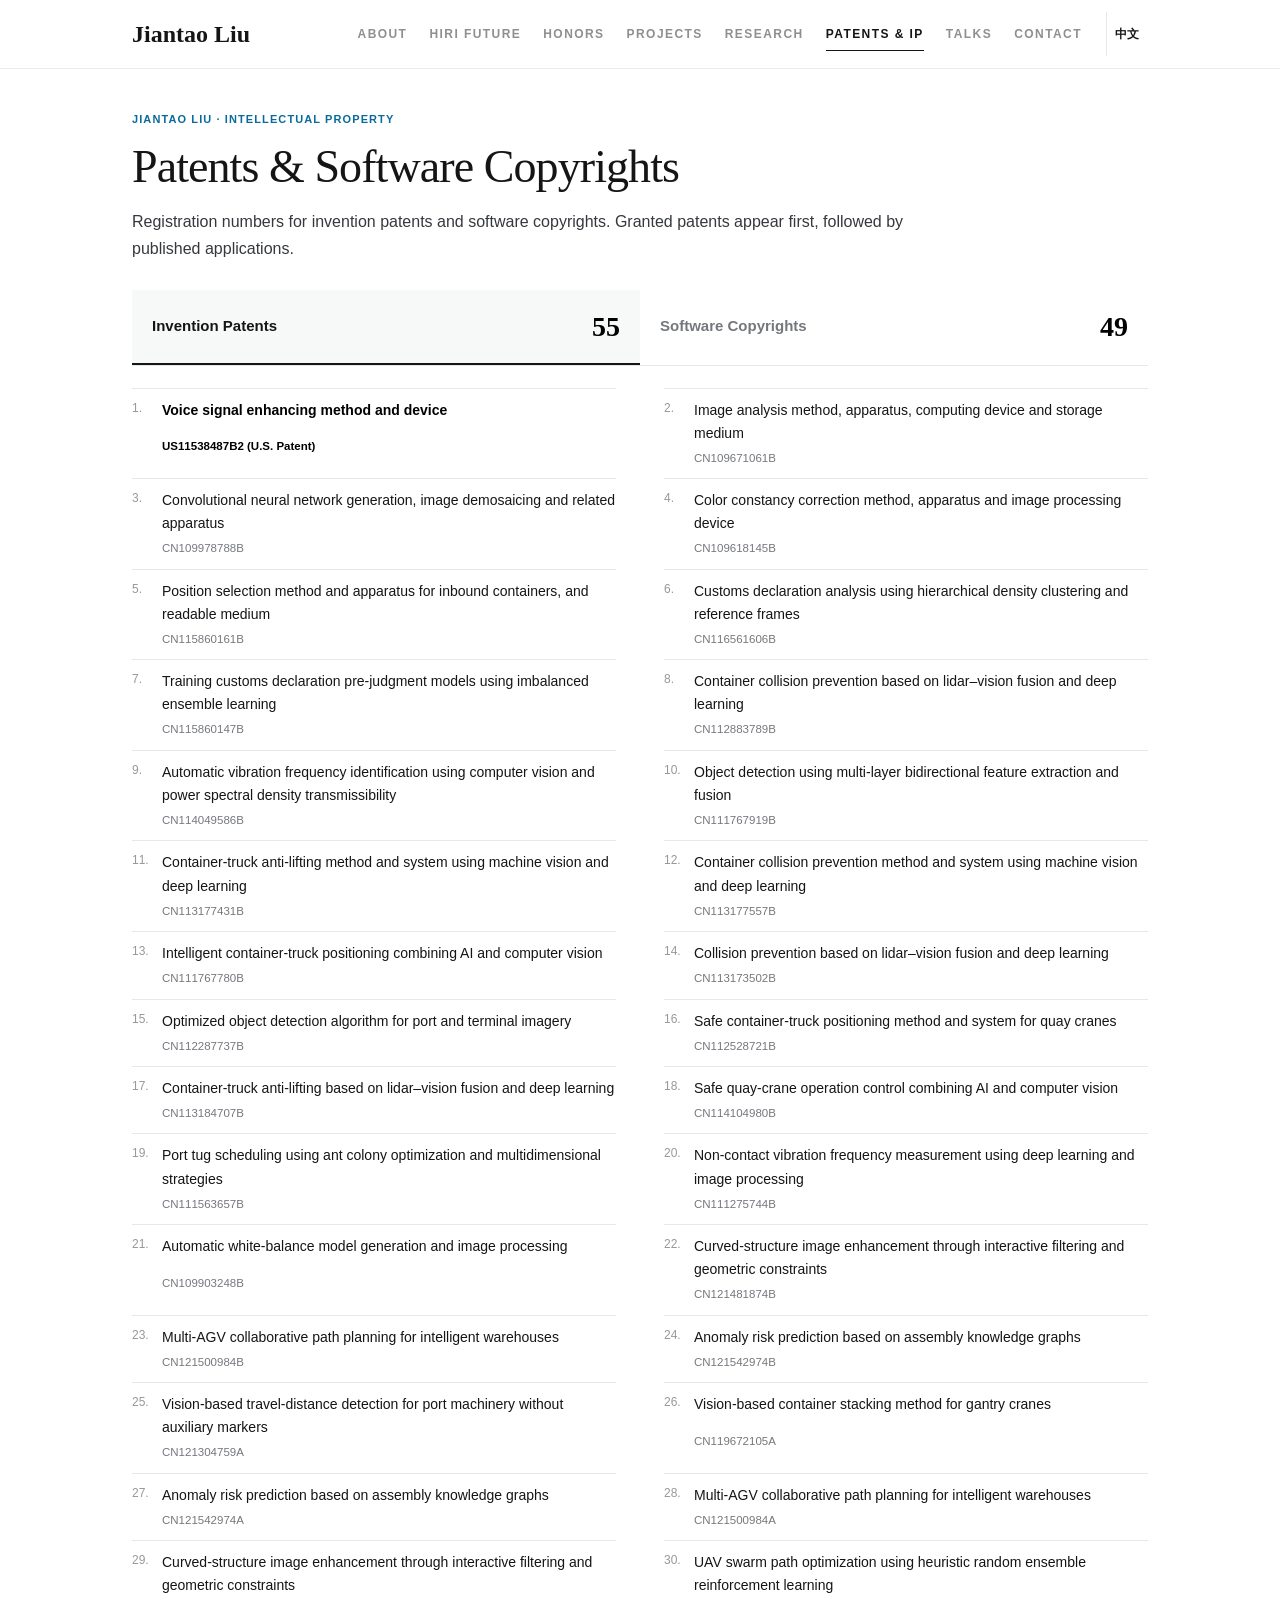
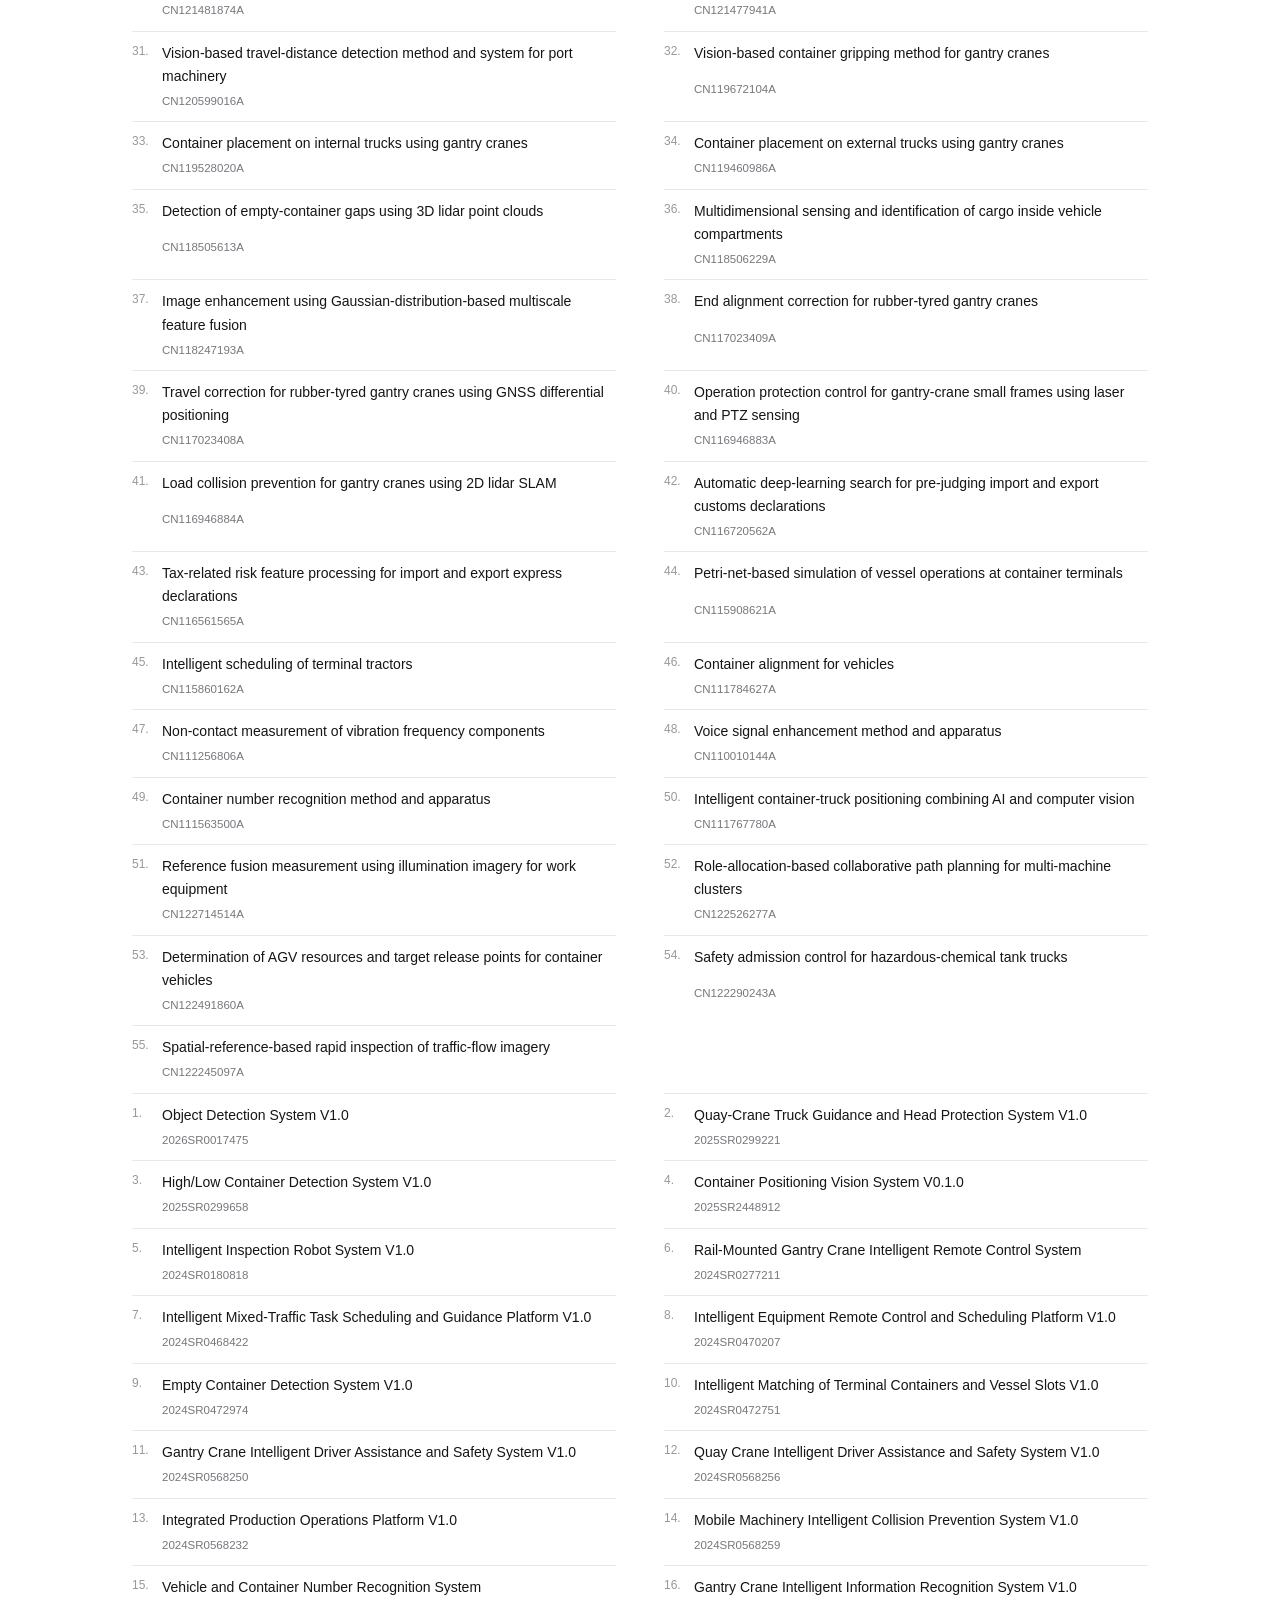
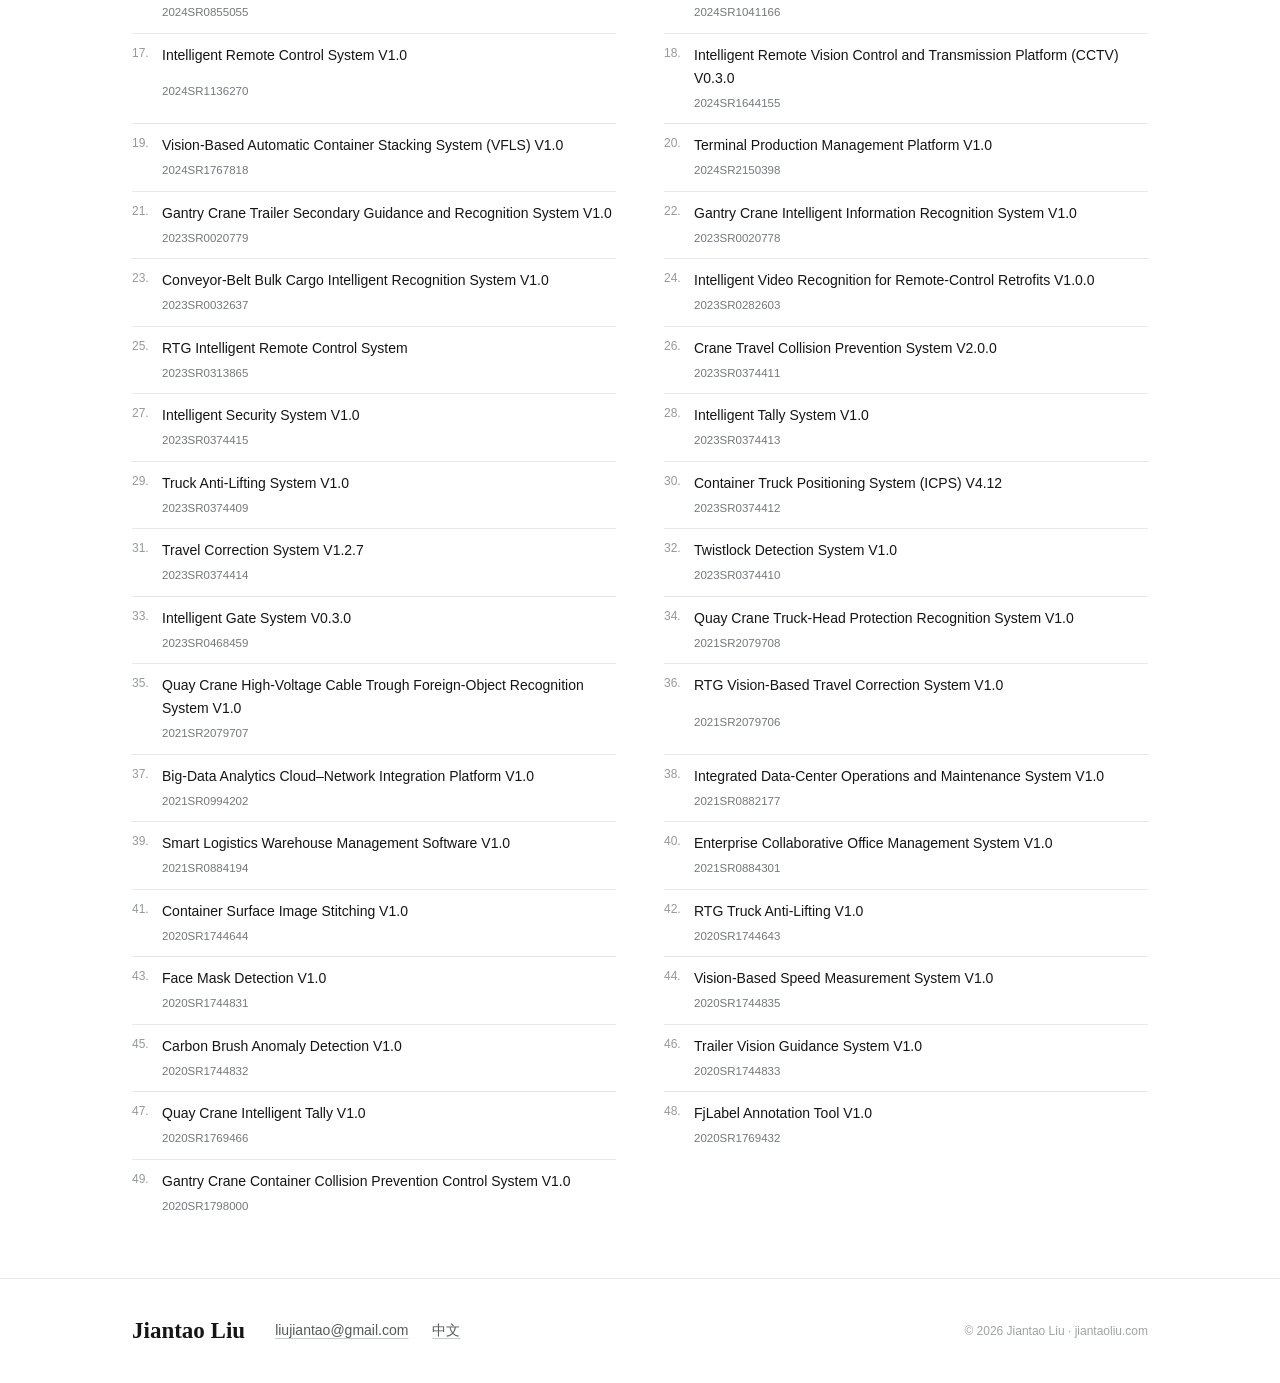
==== en-patents.html @ 3abba587 "Update en-patents.html (wndc full site)" ====
<!DOCTYPE html>
<html lang="en">
<head>
<meta charset="UTF-8">
<meta name="viewport" content="width=device-width, initial-scale=1.0, viewport-fit=cover">
<meta name="format-detection" content="telephone=no">
<title>Jiantao Liu — Patents & Software Copyrights</title>
<meta name="description" content="Invention patent and software copyright registration numbers for Jiantao Liu.">
<meta property="og:type" content="profile">
<meta property="og:title" content="Jiantao Liu — Patents & Software Copyrights">
<meta property="og:description" content="Invention patent and software copyright registration numbers for Jiantao Liu.">
<meta property="og:image" content="https://jiantaoliu.com/assets/photo.jpg">
<link rel="canonical" href="https://jiantaoliu.com/wndc/en-patents.html">
<link rel="icon" type="image/svg+xml" href="../assets/favicon.svg">
<link rel="stylesheet" href="../assets/wndc.css">
</head>
<body class="version-wndc">
<header class="site-header">
  <div class="header-inner">
    <a class="wordmark" href="en.html#about" aria-label="Jiantao Liu home">Jiantao Liu</a>
    <button class="nav-toggle" type="button" aria-expanded="false" aria-controls="primary-nav" aria-label="Open navigation menu">
      <span></span><span></span><span></span>
    </button>
    <nav class="primary-nav" id="primary-nav" aria-label="Primary navigation">
      <a href="en.html#about">About</a>
      <a href="en.html#company">HIRI FUTURE</a>
      <a href="en.html#honors">Honors</a>
      <a href="en.html#projects">Projects</a>
      <a href="en.html#research">Research</a>
      <a class="active" href="en-patents.html#granted">Patents & IP</a>
      <a href="en.html#talks">Talks</a>
      <a href="#contact">Contact</a>
      <a class="nav-language" href="patents.html" lang="zh-CN">中文</a>
    </nav>
    <a class="language" href="patents.html" lang="zh-CN" aria-label="中文版本">中文</a>
  </div>
</header>
<main class="ip-main">
  <div class="subpage-hero container">
    <div class="eyebrow">JIANTAO LIU · INTELLECTUAL PROPERTY</div>
    <h1>Patents & Software Copyrights</h1>
    <p>Registration numbers for invention patents and software copyrights. Granted patents appear first, followed by published applications.</p>
    <div class="ip-tabs" role="tablist" aria-label="Intellectual property categories">
      <button class="ip-tab active" id="tab-patents" type="button" role="tab" aria-selected="true" aria-controls="patents-panel" data-target="patents-panel"><span>Invention Patents</span><strong>55</strong></button>
      <button class="ip-tab" id="tab-software" type="button" role="tab" aria-selected="false" aria-controls="software-panel" data-target="software-panel"><span>Software Copyrights</span><strong>49</strong></button>
    </div>
    <div class="ip-panel" id="patents-panel" role="tabpanel" aria-labelledby="tab-patents">
      <ol class="patent-list">
        <li id="granted" class="us-patent"><div class="record-title">Voice signal enhancing method and device</div><div class="record-meta">US11538487B2 (U.S. Patent)</div></li>
        <li><div class="record-title">Image analysis method, apparatus, computing device and storage medium</div><div class="record-meta">CN109671061B</div></li>
        <li><div class="record-title">Convolutional neural network generation, image demosaicing and related apparatus</div><div class="record-meta">CN109978788B</div></li>
        <li><div class="record-title">Color constancy correction method, apparatus and image processing device</div><div class="record-meta">CN109618145B</div></li>
        <li><div class="record-title">Position selection method and apparatus for inbound containers, and readable medium</div><div class="record-meta">CN115860161B</div></li>
        <li><div class="record-title">Customs declaration analysis using hierarchical density clustering and reference frames</div><div class="record-meta">CN116561606B</div></li>
        <li><div class="record-title">Training customs declaration pre-judgment models using imbalanced ensemble learning</div><div class="record-meta">CN115860147B</div></li>
        <li><div class="record-title">Container collision prevention based on lidar–vision fusion and deep learning</div><div class="record-meta">CN112883789B</div></li>
        <li><div class="record-title">Automatic vibration frequency identification using computer vision and power spectral density transmissibility</div><div class="record-meta">CN114049586B</div></li>
        <li><div class="record-title">Object detection using multi-layer bidirectional feature extraction and fusion</div><div class="record-meta">CN111767919B</div></li>
        <li><div class="record-title">Container-truck anti-lifting method and system using machine vision and deep learning</div><div class="record-meta">CN113177431B</div></li>
        <li><div class="record-title">Container collision prevention method and system using machine vision and deep learning</div><div class="record-meta">CN113177557B</div></li>
        <li><div class="record-title">Intelligent container-truck positioning combining AI and computer vision</div><div class="record-meta">CN111767780B</div></li>
        <li><div class="record-title">Collision prevention based on lidar–vision fusion and deep learning</div><div class="record-meta">CN113173502B</div></li>
        <li><div class="record-title">Optimized object detection algorithm for port and terminal imagery</div><div class="record-meta">CN112287737B</div></li>
        <li><div class="record-title">Safe container-truck positioning method and system for quay cranes</div><div class="record-meta">CN112528721B</div></li>
        <li><div class="record-title">Container-truck anti-lifting based on lidar–vision fusion and deep learning</div><div class="record-meta">CN113184707B</div></li>
        <li><div class="record-title">Safe quay-crane operation control combining AI and computer vision</div><div class="record-meta">CN114104980B</div></li>
        <li><div class="record-title">Port tug scheduling using ant colony optimization and multidimensional strategies</div><div class="record-meta">CN111563657B</div></li>
        <li><div class="record-title">Non-contact vibration frequency measurement using deep learning and image processing</div><div class="record-meta">CN111275744B</div></li>
        <li><div class="record-title">Automatic white-balance model generation and image processing</div><div class="record-meta">CN109903248B</div></li>
        <li><div class="record-title">Curved-structure image enhancement through interactive filtering and geometric constraints</div><div class="record-meta">CN121481874B</div></li>
        <li><div class="record-title">Multi-AGV collaborative path planning for intelligent warehouses</div><div class="record-meta">CN121500984B</div></li>
        <li><div class="record-title">Anomaly risk prediction based on assembly knowledge graphs</div><div class="record-meta">CN121542974B</div></li>
        <li id="published"><div class="record-title">Vision-based travel-distance detection for port machinery without auxiliary markers</div><div class="record-meta">CN121304759A</div></li>
        <li><div class="record-title">Vision-based container stacking method for gantry cranes</div><div class="record-meta">CN119672105A</div></li>
        <li><div class="record-title">Anomaly risk prediction based on assembly knowledge graphs</div><div class="record-meta">CN121542974A</div></li>
        <li><div class="record-title">Multi-AGV collaborative path planning for intelligent warehouses</div><div class="record-meta">CN121500984A</div></li>
        <li><div class="record-title">Curved-structure image enhancement through interactive filtering and geometric constraints</div><div class="record-meta">CN121481874A</div></li>
        <li><div class="record-title">UAV swarm path optimization using heuristic random ensemble reinforcement learning</div><div class="record-meta">CN121477941A</div></li>
        <li><div class="record-title">Vision-based travel-distance detection method and system for port machinery</div><div class="record-meta">CN120599016A</div></li>
        <li><div class="record-title">Vision-based container gripping method for gantry cranes</div><div class="record-meta">CN119672104A</div></li>
        <li><div class="record-title">Container placement on internal trucks using gantry cranes</div><div class="record-meta">CN119528020A</div></li>
        <li><div class="record-title">Container placement on external trucks using gantry cranes</div><div class="record-meta">CN119460986A</div></li>
        <li><div class="record-title">Detection of empty-container gaps using 3D lidar point clouds</div><div class="record-meta">CN118505613A</div></li>
        <li><div class="record-title">Multidimensional sensing and identification of cargo inside vehicle compartments</div><div class="record-meta">CN118506229A</div></li>
        <li><div class="record-title">Image enhancement using Gaussian-distribution-based multiscale feature fusion</div><div class="record-meta">CN118247193A</div></li>
        <li><div class="record-title">End alignment correction for rubber-tyred gantry cranes</div><div class="record-meta">CN117023409A</div></li>
        <li><div class="record-title">Travel correction for rubber-tyred gantry cranes using GNSS differential positioning</div><div class="record-meta">CN117023408A</div></li>
        <li><div class="record-title">Operation protection control for gantry-crane small frames using laser and PTZ sensing</div><div class="record-meta">CN116946883A</div></li>
        <li><div class="record-title">Load collision prevention for gantry cranes using 2D lidar SLAM</div><div class="record-meta">CN116946884A</div></li>
        <li><div class="record-title">Automatic deep-learning search for pre-judging import and export customs declarations</div><div class="record-meta">CN116720562A</div></li>
        <li><div class="record-title">Tax-related risk feature processing for import and export express declarations</div><div class="record-meta">CN116561565A</div></li>
        <li><div class="record-title">Petri-net-based simulation of vessel operations at container terminals</div><div class="record-meta">CN115908621A</div></li>
        <li><div class="record-title">Intelligent scheduling of terminal tractors</div><div class="record-meta">CN115860162A</div></li>
        <li><div class="record-title">Container alignment for vehicles</div><div class="record-meta">CN111784627A</div></li>
        <li><div class="record-title">Non-contact measurement of vibration frequency components</div><div class="record-meta">CN111256806A</div></li>
        <li><div class="record-title">Voice signal enhancement method and apparatus</div><div class="record-meta">CN110010144A</div></li>
        <li><div class="record-title">Container number recognition method and apparatus</div><div class="record-meta">CN111563500A</div></li>
        <li><div class="record-title">Intelligent container-truck positioning combining AI and computer vision</div><div class="record-meta">CN111767780A</div></li>
        <li><div class="record-title">Reference fusion measurement using illumination imagery for work equipment</div><div class="record-meta">CN122714514A</div></li>
        <li><div class="record-title">Role-allocation-based collaborative path planning for multi-machine clusters</div><div class="record-meta">CN122526277A</div></li>
        <li><div class="record-title">Determination of AGV resources and target release points for container vehicles</div><div class="record-meta">CN122491860A</div></li>
        <li><div class="record-title">Safety admission control for hazardous-chemical tank trucks</div><div class="record-meta">CN122290243A</div></li>
        <li><div class="record-title">Spatial-reference-based rapid inspection of traffic-flow imagery</div><div class="record-meta">CN122245097A</div></li>
      </ol>
    </div>
    <div class="ip-panel" id="software-panel" role="tabpanel" aria-labelledby="tab-software">
      <span id="software" class="anchor-target" aria-hidden="true"></span>
      <ol class="patent-list software-register-list">
        <li><div class="record-title">Object Detection System V1.0</div><div class="record-meta">2026SR0017475</div></li>
        <li><div class="record-title">Quay-Crane Truck Guidance and Head Protection System V1.0</div><div class="record-meta">2025SR0299221</div></li>
        <li><div class="record-title">High/Low Container Detection System V1.0</div><div class="record-meta">2025SR0299658</div></li>
        <li><div class="record-title">Container Positioning Vision System V0.1.0</div><div class="record-meta">2025SR2448912</div></li>
        <li><div class="record-title">Intelligent Inspection Robot System V1.0</div><div class="record-meta">2024SR0180818</div></li>
        <li><div class="record-title">Rail-Mounted Gantry Crane Intelligent Remote Control System</div><div class="record-meta">2024SR0277211</div></li>
        <li><div class="record-title">Intelligent Mixed-Traffic Task Scheduling and Guidance Platform V1.0</div><div class="record-meta">2024SR0468422</div></li>
        <li><div class="record-title">Intelligent Equipment Remote Control and Scheduling Platform V1.0</div><div class="record-meta">2024SR0470207</div></li>
        <li><div class="record-title">Empty Container Detection System V1.0</div><div class="record-meta">2024SR0472974</div></li>
        <li><div class="record-title">Intelligent Matching of Terminal Containers and Vessel Slots V1.0</div><div class="record-meta">2024SR0472751</div></li>
        <li><div class="record-title">Gantry Crane Intelligent Driver Assistance and Safety System V1.0</div><div class="record-meta">2024SR0568250</div></li>
        <li><div class="record-title">Quay Crane Intelligent Driver Assistance and Safety System V1.0</div><div class="record-meta">2024SR0568256</div></li>
        <li><div class="record-title">Integrated Production Operations Platform V1.0</div><div class="record-meta">2024SR0568232</div></li>
        <li><div class="record-title">Mobile Machinery Intelligent Collision Prevention System V1.0</div><div class="record-meta">2024SR0568259</div></li>
        <li><div class="record-title">Vehicle and Container Number Recognition System</div><div class="record-meta">2024SR0855055</div></li>
        <li><div class="record-title">Gantry Crane Intelligent Information Recognition System V1.0</div><div class="record-meta">2024SR1041166</div></li>
        <li><div class="record-title">Intelligent Remote Control System V1.0</div><div class="record-meta">2024SR1136270</div></li>
        <li><div class="record-title">Intelligent Remote Vision Control and Transmission Platform (CCTV) V0.3.0</div><div class="record-meta">2024SR1644155</div></li>
        <li><div class="record-title">Vision-Based Automatic Container Stacking System (VFLS) V1.0</div><div class="record-meta">2024SR1767818</div></li>
        <li><div class="record-title">Terminal Production Management Platform V1.0</div><div class="record-meta">2024SR2150398</div></li>
        <li><div class="record-title">Gantry Crane Trailer Secondary Guidance and Recognition System V1.0</div><div class="record-meta">2023SR0020779</div></li>
        <li><div class="record-title">Gantry Crane Intelligent Information Recognition System V1.0</div><div class="record-meta">2023SR0020778</div></li>
        <li><div class="record-title">Conveyor-Belt Bulk Cargo Intelligent Recognition System V1.0</div><div class="record-meta">2023SR0032637</div></li>
        <li><div class="record-title">Intelligent Video Recognition for Remote-Control Retrofits V1.0.0</div><div class="record-meta">2023SR0282603</div></li>
        <li><div class="record-title">RTG Intelligent Remote Control System</div><div class="record-meta">2023SR0313865</div></li>
        <li><div class="record-title">Crane Travel Collision Prevention System V2.0.0</div><div class="record-meta">2023SR0374411</div></li>
        <li><div class="record-title">Intelligent Security System V1.0</div><div class="record-meta">2023SR0374415</div></li>
        <li><div class="record-title">Intelligent Tally System V1.0</div><div class="record-meta">2023SR0374413</div></li>
        <li><div class="record-title">Truck Anti-Lifting System V1.0</div><div class="record-meta">2023SR0374409</div></li>
        <li><div class="record-title">Container Truck Positioning System (ICPS) V4.12</div><div class="record-meta">2023SR0374412</div></li>
        <li><div class="record-title">Travel Correction System V1.2.7</div><div class="record-meta">2023SR0374414</div></li>
        <li><div class="record-title">Twistlock Detection System V1.0</div><div class="record-meta">2023SR0374410</div></li>
        <li><div class="record-title">Intelligent Gate System V0.3.0</div><div class="record-meta">2023SR0468459</div></li>
        <li><div class="record-title">Quay Crane Truck-Head Protection Recognition System V1.0</div><div class="record-meta">2021SR2079708</div></li>
        <li><div class="record-title">Quay Crane High-Voltage Cable Trough Foreign-Object Recognition System V1.0</div><div class="record-meta">2021SR2079707</div></li>
        <li><div class="record-title">RTG Vision-Based Travel Correction System V1.0</div><div class="record-meta">2021SR2079706</div></li>
        <li><div class="record-title">Big-Data Analytics Cloud–Network Integration Platform V1.0</div><div class="record-meta">2021SR0994202</div></li>
        <li><div class="record-title">Integrated Data-Center Operations and Maintenance System V1.0</div><div class="record-meta">2021SR0882177</div></li>
        <li><div class="record-title">Smart Logistics Warehouse Management Software V1.0</div><div class="record-meta">2021SR0884194</div></li>
        <li><div class="record-title">Enterprise Collaborative Office Management System V1.0</div><div class="record-meta">2021SR0884301</div></li>
        <li><div class="record-title">Container Surface Image Stitching V1.0</div><div class="record-meta">2020SR1744644</div></li>
        <li><div class="record-title">RTG Truck Anti-Lifting V1.0</div><div class="record-meta">2020SR1744643</div></li>
        <li><div class="record-title">Face Mask Detection V1.0</div><div class="record-meta">2020SR1744831</div></li>
        <li><div class="record-title">Vision-Based Speed Measurement System V1.0</div><div class="record-meta">2020SR1744835</div></li>
        <li><div class="record-title">Carbon Brush Anomaly Detection V1.0</div><div class="record-meta">2020SR1744832</div></li>
        <li><div class="record-title">Trailer Vision Guidance System V1.0</div><div class="record-meta">2020SR1744833</div></li>
        <li><div class="record-title">Quay Crane Intelligent Tally V1.0</div><div class="record-meta">2020SR1769466</div></li>
        <li><div class="record-title">FjLabel Annotation Tool V1.0</div><div class="record-meta">2020SR1769432</div></li>
        <li><div class="record-title">Gantry Crane Container Collision Prevention Control System V1.0</div><div class="record-meta">2020SR1798000</div></li>
      </ol>
    </div>
  </div>
</main>
<footer class="site-footer" id="contact">
  <div class="footer-inner container">
    <div class="footer-name">Jiantao Liu</div>
    <div class="footer-links">
      <a href="mailto:liujiantao@gmail.com">liujiantao@gmail.com</a>
      <a href="patents.html" lang="zh-CN">中文</a>
    </div>
    <div class="copyright">© 2026 Jiantao Liu · jiantaoliu.com</div>
  </div>
</footer>
<script src="../assets/script.js"></script>
<script src="../assets/ip.js"></script>
</body>
</html>
---- assets/wndc.css ----
@import url("style.css");

/* WNDC — Andrew Ng layout with a tighter reading rhythm */
.version-wndc body, body.version-wndc { font-size: 16px; line-height: 1.68; }
.version-wndc .header-inner { min-height: 68px; }
.version-wndc .hero { grid-template-columns: 260px minmax(0, 1fr); gap: 48px; padding-top: 44px; padding-bottom: 42px; }
.version-wndc .hero h1 { font-size: 54px; margin-bottom: 22px; }
.version-wndc .hero h1 span { font-size: 22px; margin-top: 9px; }
.version-wndc .intro p { margin-bottom: 13px; }
.version-wndc .contact-line { margin-top: 18px; }
.version-wndc .section { padding-top: 31px; padding-bottom: 25px; }
.version-wndc .section h2 { font-size: 36px; margin-bottom: 21px; }
.version-wndc .subhead { font-size: 21px; margin-bottom: 13px; }
.version-wndc .awards-subhead, .version-wndc .program-subhead, .version-wndc .list-subhead { margin-top: 29px; }
.version-wndc .honor-item { padding: 10px 0 11px; }
.version-wndc .award { padding: 14px 0; gap: 22px; }
.version-wndc .project { padding: 17px 0 18px; }
.version-wndc .project h3 { font-size: 21px; margin: 5px 0 6px; }
.version-wndc .metrics { margin: 23px 0 27px; padding: 17px 0 16px; }
.version-wndc .metrics-six { row-gap: 20px; }
.version-wndc .value { font-size: 31px; }
.version-wndc .publication { padding: 12px 0 13px; }
.version-wndc .research-note { margin-top: 15px; }
.version-wndc .talk { padding: 13px 0; }
.version-wndc .company-section { padding-top: 34px; padding-bottom: 42px; }
.version-wndc .company-logo { margin-bottom: 15px; }
.version-wndc .company-role { margin-bottom: 12px; }
.version-wndc .company-section p { margin-bottom: 12px; }
.version-wndc .impact-metrics { margin-top: 22px; }
.version-wndc .impact-metric { padding-top: 17px; padding-bottom: 16px; }
.version-wndc .ip-summary { padding-top: 30px; padding-bottom: 44px; }
.version-wndc .ip-stat { min-height: 138px; padding: 19px 24px 17px; }
.version-wndc .ip-number { font-size: 45px; }
.version-wndc .ip-label, .version-wndc .ip-action { margin-top: 9px; }
.version-wndc .footer-inner { min-height: 104px; padding-top: 25px; padding-bottom: 25px; }
.version-wndc .subpage-hero { padding-top: 42px; padding-bottom: 52px; }
.version-wndc .subpage-hero h1 { font-size: 46px; margin-bottom: 15px; }
.version-wndc .ip-tabs { margin: 27px 0 22px; }
.version-wndc .ip-tab { min-height: 62px; padding: 13px 20px; }
.version-wndc .patent-list li { padding-top: 10px; padding-bottom: 11px; }

@media (max-width: 960px) and (min-width: 761px) {
  .version-wndc .hero { grid-template-columns: 230px minmax(0, 1fr); gap: 34px; }
  .version-wndc .hero h1 { font-size: 48px; }
}

@media (max-width: 760px) {
  body.version-wndc { font-size: 15.5px; line-height: 1.64; }
  .version-wndc .header-inner { min-height: 56px; }
  .version-wndc .primary-nav { max-height: calc(100vh - 56px); padding-top: 5px; padding-bottom: 12px; }
  .version-wndc .primary-nav a { min-height: 39px; }
  .version-wndc .nav-toggle { width: 40px; height: 40px; }
  .version-wndc .hero { gap: 20px; padding-top: 27px; padding-bottom: 30px; }
  .version-wndc .portrait { width: 240px; margin: 0 auto; }
  .version-wndc .hero h1 { font-size: 38px; margin-bottom: -3px; }
  .version-wndc .hero h1 span { font-size: 19px; margin-top: 7px; }
  .version-wndc .intro p { margin-bottom: 11px; }
  .version-wndc .contact-line { margin-top: 2px; }
  .version-wndc .section { padding-top: 26px; padding-bottom: 21px; }
  .version-wndc .section h2 { font-size: 30px; margin-bottom: 18px; }
  .version-wndc .subhead { font-size: 19px; margin-bottom: 11px; }
  .version-wndc .awards-subhead, .version-wndc .program-subhead, .version-wndc .list-subhead { margin-top: 25px; }
  .version-wndc .honor-item { padding: 9px 0 10px; }
  .version-wndc .award { padding: 12px 0; }
  .version-wndc .project { padding: 15px 0 16px; }
  .version-wndc .metrics { margin: 20px 0 23px; padding: 14px 0; }
  .version-wndc .metrics-three.metrics-six { row-gap: 17px; }
  .version-wndc .value { font-size: 28px; }
  .version-wndc .publication { padding: 11px 0 12px; }
  .version-wndc .talk { padding: 12px 0; }
  .version-wndc .company-section { padding-top: 28px; padding-bottom: 33px; }
  .version-wndc .impact-metric { padding-top: 15px; padding-bottom: 14px; }
  .version-wndc .impact-number { font-size: 27px; }
  .version-wndc .impact-output .impact-number { font-size: 22px; }
  .version-wndc .ip-summary { padding-top: 27px; padding-bottom: 34px; }
  .version-wndc .ip-stat { min-height: 126px; padding: 16px 10px 14px; }
  .version-wndc .ip-number { font-size: 35px; }
  .version-wndc .subpage-hero { padding-top: 30px; padding-bottom: 40px; }
  .version-wndc .subpage-hero h1 { font-size: 35px; }
  .version-wndc .ip-tabs { margin: 23px 0 18px; }
  .version-wndc .ip-tab { min-height: 56px; }
}
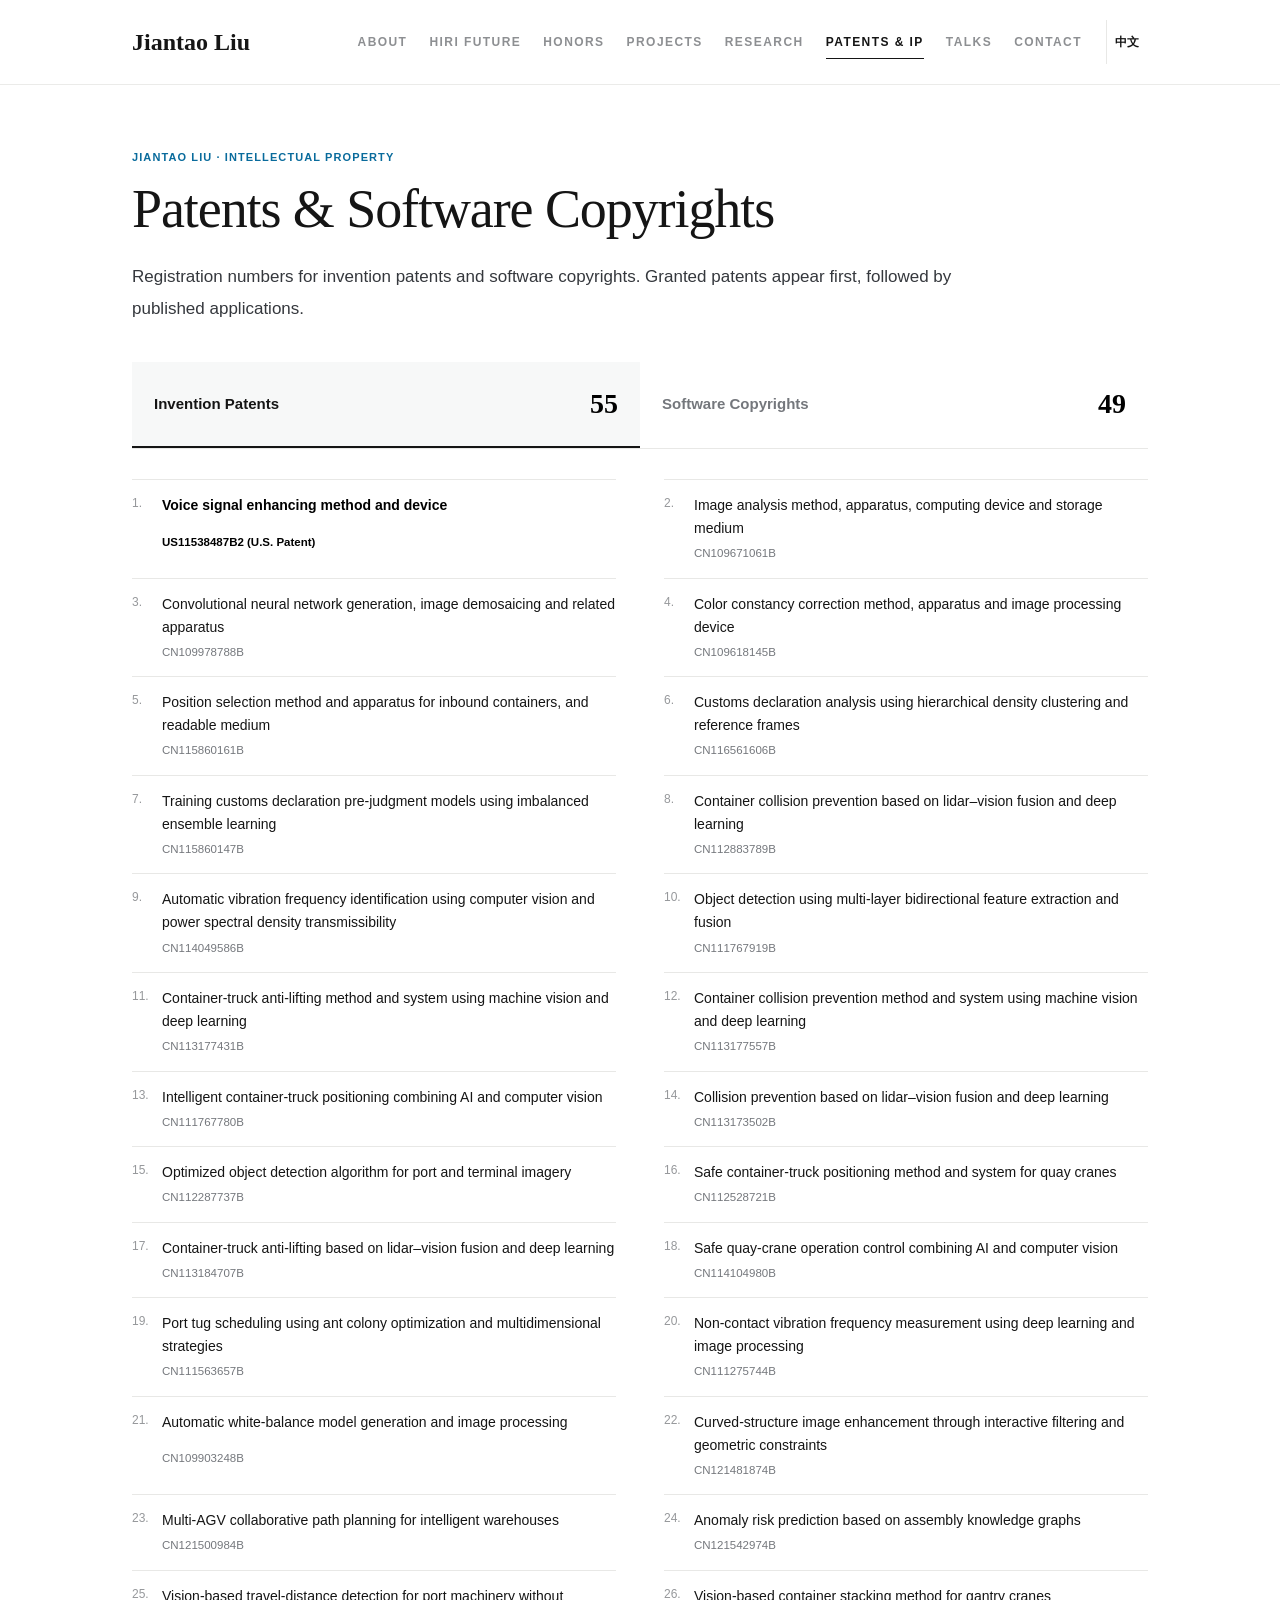
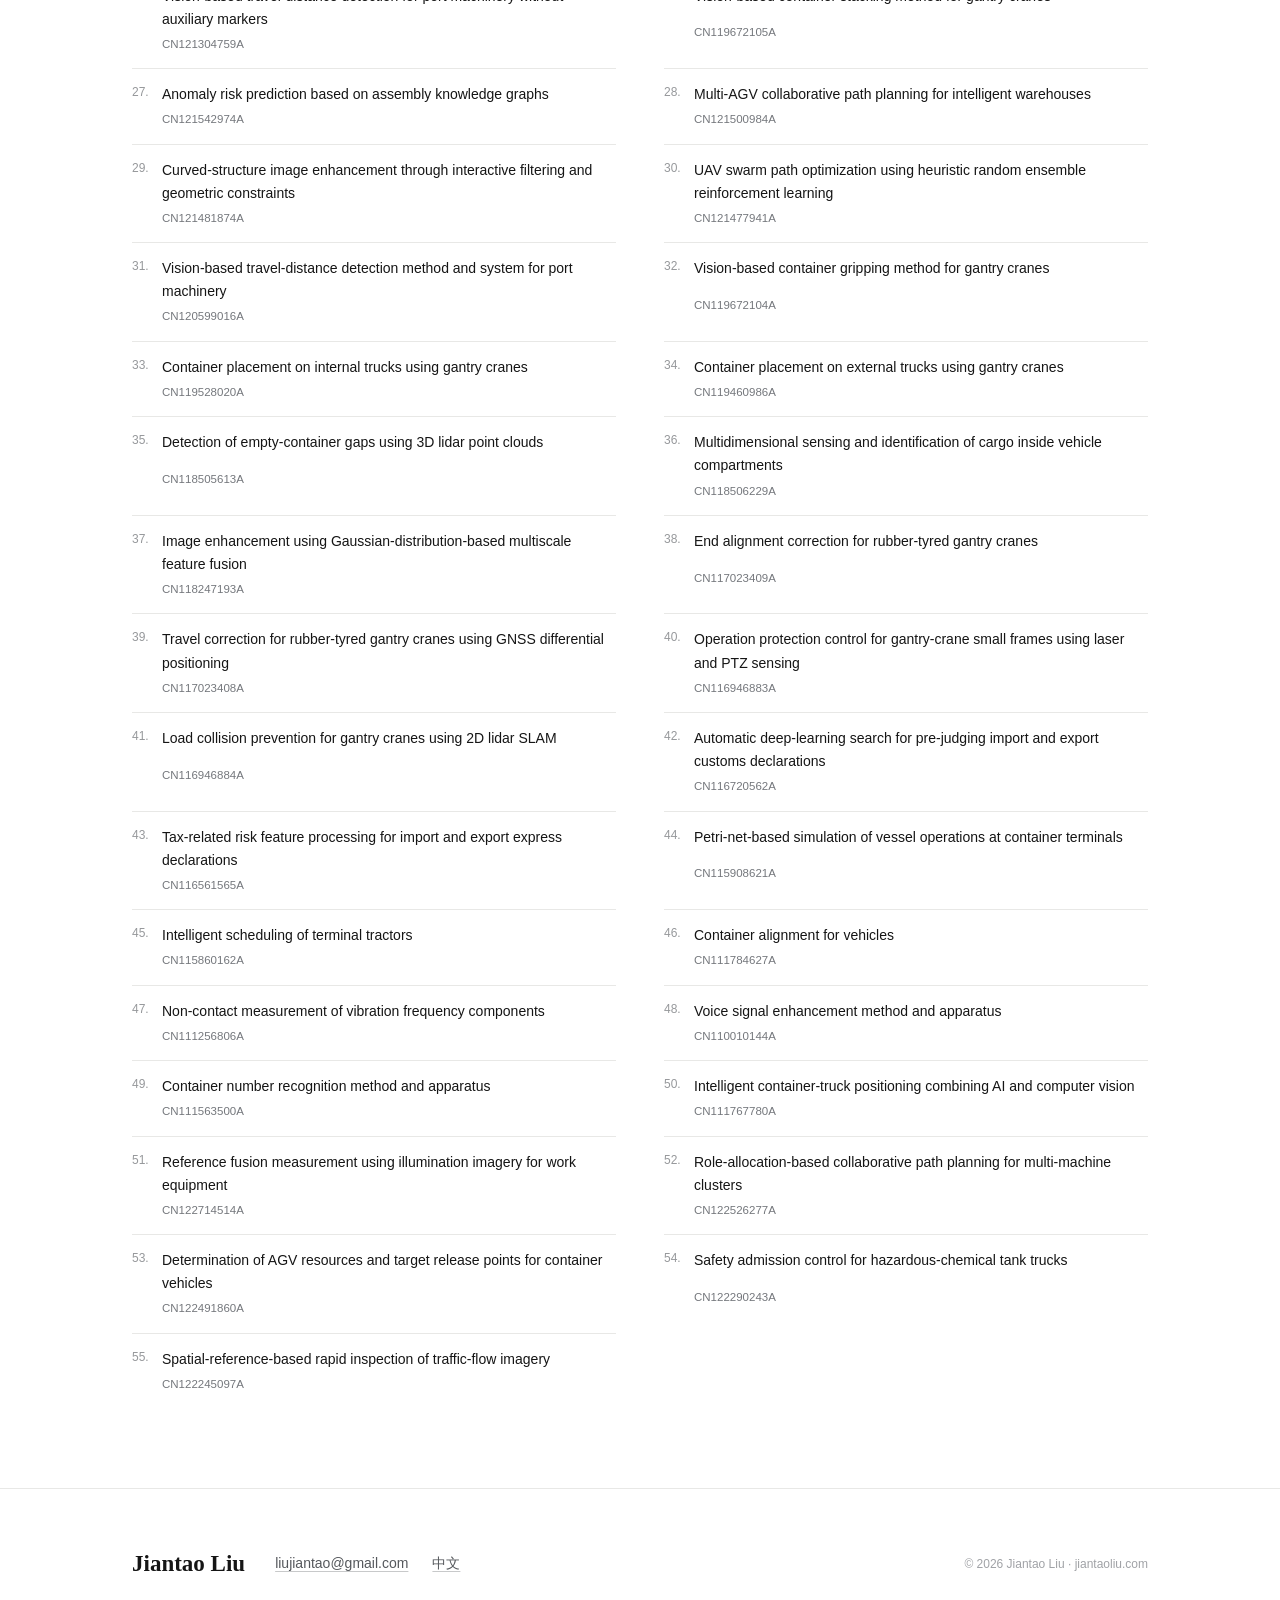
==== commit cb9107a3: "Publish WNDN: update en-patents.html" ====
--- a/en-patents.html
+++ b/en-patents.html
@@ -10,11 +10,11 @@
 <meta property="og:title" content="Jiantao Liu — Patents & Software Copyrights">
 <meta property="og:description" content="Invention patent and software copyright registration numbers for Jiantao Liu.">
 <meta property="og:image" content="https://jiantaoliu.com/assets/photo.jpg">
-<link rel="canonical" href="https://jiantaoliu.com/wndc/en-patents.html">
+<link rel="canonical" href="https://jiantaoliu.com/wndn/en-patents.html">
 <link rel="icon" type="image/svg+xml" href="../assets/favicon.svg">
-<link rel="stylesheet" href="../assets/wndc.css">
+<link rel="stylesheet" href="../assets/style.css">
 </head>
-<body class="version-wndc">
+<body>
 <header class="site-header">
   <div class="header-inner">
     <a class="wordmark" href="en.html#about" aria-label="Jiantao Liu home">Jiantao Liu</a>
--- a/assets/style.css
+++ b/assets/style.css
@@ -0,0 +1,506 @@
+/* Jiantao Liu — editorial academic homepage, mobile-first friendly */
+:root {
+  --ink: #151515;
+  --text: #35383d;
+  --muted: #74777c;
+  --faint: #a0a2a6;
+  --line: #e8e8e6;
+  --soft: #f7f8f8;
+  --accent: #096b9c;
+  --paper: #ffffff;
+  --serif: Georgia, "Times New Roman", "Songti SC", "STSong", "SimSun", serif;
+  --sans: -apple-system, BlinkMacSystemFont, "Segoe UI", "PingFang SC", "Hiragino Sans GB", "Microsoft YaHei", Arial, sans-serif;
+  --max: 1080px;
+}
+
+* { box-sizing: border-box; margin: 0; padding: 0; }
+html { scroll-behavior: smooth; scroll-padding-top: 96px; -webkit-text-size-adjust: 100%; }
+body {
+  background: var(--paper);
+  color: var(--text);
+  font-family: var(--sans);
+  font-size: 17px;
+  line-height: 1.85;
+  -webkit-font-smoothing: antialiased;
+  -webkit-tap-highlight-color: transparent;
+}
+img { display: block; max-width: 100%; }
+a { color: inherit; text-decoration: none; }
+a:focus-visible { outline: 2px solid var(--accent); outline-offset: 4px; }
+strong { color: var(--ink); font-weight: 600; }
+.container { width: 100%; max-width: var(--max); margin: 0 auto; padding-left: 32px; padding-right: 32px; }
+
+/* Header */
+.site-header {
+  position: sticky;
+  top: 0;
+  z-index: 20;
+  background: rgba(255, 255, 255, .96);
+  border-bottom: 1px solid rgba(232, 232, 230, .85);
+  backdrop-filter: blur(12px);
+  -webkit-backdrop-filter: blur(12px);
+}
+.header-inner {
+  position: relative;
+  max-width: var(--max);
+  min-height: 84px;
+  margin: 0 auto;
+  padding: 0 32px;
+  display: flex;
+  align-items: center;
+  gap: 24px;
+}
+.nav-toggle { display: none; }
+.primary-nav .nav-language { display: none; }
+.wordmark {
+  flex: none;
+  color: var(--ink);
+  font-family: var(--serif);
+  font-size: 24px;
+  font-weight: 700;
+  line-height: 1.2;
+}
+.primary-nav { margin-left: auto; display: flex; align-items: center; gap: 22px; }
+.primary-nav a {
+  position: relative;
+  min-height: 44px;
+  display: inline-flex;
+  align-items: center;
+  color: #8d8f92;
+  font-size: 12px;
+  font-weight: 600;
+  letter-spacing: .12em;
+  text-transform: uppercase;
+  white-space: nowrap;
+}
+.primary-nav a::after {
+  content: "";
+  position: absolute;
+  right: 0;
+  bottom: 5px;
+  left: 0;
+  height: 1px;
+  background: transparent;
+}
+.primary-nav a:hover, .primary-nav a.active { color: var(--ink); }
+.primary-nav a.active::after, .primary-nav a:hover::after { background: var(--ink); }
+.language {
+  flex: none;
+  min-width: 42px;
+  min-height: 44px;
+  display: inline-flex;
+  align-items: center;
+  justify-content: center;
+  color: var(--ink);
+  font-size: 12px;
+  font-weight: 600;
+  letter-spacing: .08em;
+  border-left: 1px solid var(--line);
+}
+
+/* Profile */
+.hero {
+  display: grid;
+  grid-template-columns: 300px minmax(0, 1fr);
+  gap: 64px;
+  align-items: start;
+  padding-top: 74px;
+  padding-bottom: 72px;
+}
+.portrait {
+  width: 100%;
+  height: auto;
+  aspect-ratio: 4 / 5;
+  object-fit: cover;
+  border-radius: 3px;
+  background: #50a9d2;
+}
+.hero h1 {
+  color: var(--ink);
+  font-family: var(--serif);
+  font-size: 64px;
+  font-weight: 500;
+  letter-spacing: -.025em;
+  line-height: 1.08;
+  margin: -8px 0 30px;
+}
+.hero h1 span {
+  display: block;
+  margin-top: 13px;
+  color: #55585c;
+  font-family: var(--serif);
+  font-size: 25px;
+  font-weight: 400;
+  letter-spacing: 0;
+  line-height: 1.3;
+}
+.intro p { margin-bottom: 19px; }
+.intro p:last-child { margin-bottom: 0; }
+.intro a, .research-note a, .company-section p a {
+  text-decoration: underline;
+  text-decoration-color: #b9bbbd;
+  text-underline-offset: 3px;
+}
+.contact-line { display: flex; flex-wrap: wrap; gap: 12px 26px; margin-top: 28px; font-size: 15px; }
+.contact-line a { color: #4a4d51; text-decoration: underline; text-decoration-color: #b9bbbd; text-underline-offset: 4px; }
+.contact-line a:hover, .text-link:hover { color: var(--accent); }
+
+/* Editorial sections */
+.section { padding-top: 52px; padding-bottom: 48px; }
+.section h2 {
+  color: var(--ink);
+  font-family: var(--serif);
+  font-size: 42px;
+  font-weight: 500;
+  letter-spacing: -.02em;
+  line-height: 1.2;
+  margin-bottom: 32px;
+}
+.subhead {
+  color: var(--ink);
+  font-family: var(--serif);
+  font-size: 23px;
+  font-weight: 500;
+  line-height: 1.4;
+  margin-bottom: 18px;
+}
+.awards-subhead { margin-top: 44px; }
+.honor-grid { display: grid; grid-template-columns: repeat(2, minmax(0, 1fr)); column-gap: 46px; }
+.honor-item { padding: 15px 0 16px; border-top: 1px solid var(--line); }
+.item-title { color: var(--ink); font-size: 16px; font-weight: 600; line-height: 1.55; }
+.item-meta { color: var(--muted); font-size: 13px; line-height: 1.6; margin-top: 4px; }
+.award { display: grid; grid-template-columns: minmax(0, 1fr) auto; gap: 28px; padding: 21px 0; border-top: 1px solid var(--line); }
+.award:last-child { border-bottom: 1px solid var(--line); }
+.award h4, .publication h4 { color: var(--ink); font-size: 16px; font-weight: 600; line-height: 1.65; }
+.award p { color: var(--muted); font-size: 14px; line-height: 1.65; margin-top: 5px; }
+.rank { color: var(--ink); font-size: 13px; font-weight: 600; line-height: 1.7; padding-top: 2px; text-align: right; white-space: nowrap; }
+
+/* National programs */
+.project { padding: 25px 0 27px; border-top: 1px solid var(--line); }
+.project:last-child { border-bottom: 1px solid var(--line); }
+.eyebrow {
+  color: var(--accent);
+  font-size: 11px;
+  font-weight: 700;
+  letter-spacing: .1em;
+  line-height: 1.6;
+  text-transform: uppercase;
+}
+.project h3 { color: var(--ink); font-family: var(--serif); font-size: 23px; font-weight: 500; line-height: 1.5; margin: 7px 0 8px; }
+.project p { color: var(--text); font-size: 16px; line-height: 1.75; }
+.project-result { color: var(--ink); font-size: 14px; font-weight: 600; margin-top: 10px; }
+
+/* Research */
+.section-intro { max-width: 900px; }
+.metrics {
+  display: grid;
+  grid-template-columns: repeat(4, minmax(0, 1fr));
+  margin: 32px 0 38px;
+  padding: 23px 0 21px;
+  border-top: 1px solid var(--line);
+  border-bottom: 1px solid var(--line);
+}
+.metric { padding: 0 20px; text-align: center; }
+.metric:first-child { padding-left: 0; }
+.metric + .metric { border-left: 1px solid var(--line); }
+.value { color: var(--ink); font-family: var(--serif); font-size: 35px; line-height: 1.2; }
+.value span { font-size: .6em; }
+.label { color: var(--muted); font-size: 12px; line-height: 1.5; margin-top: 7px; }
+.publication { padding: 18px 0 19px; border-top: 1px solid var(--line); }
+.publication:last-child { border-bottom: 1px solid var(--line); }
+.publication p { color: var(--muted); font-size: 14px; font-style: italic; line-height: 1.65; margin-top: 4px; }
+.publication-meta { color: #55585c; font-size: 12px; line-height: 1.6; margin-top: 7px; }
+.research-note { color: var(--muted); font-size: 14px; line-height: 1.8; margin-top: 22px; }
+.research-note a { color: var(--text); white-space: nowrap; }
+
+/* Programs, intellectual property and talks */
+.program-subhead, .list-subhead { margin-top: 42px; }
+.metrics-three { grid-template-columns: repeat(3, minmax(0, 1fr)); }
+.metrics-six { row-gap: 27px; }
+.metrics-six .metric:nth-child(3n+1) { border-left: 0; }
+.metrics-six .metric:nth-child(n+4) { border-top: 1px solid var(--line); }
+.patent-list {
+  display: grid;
+  grid-template-columns: repeat(2, minmax(0, 1fr));
+  column-gap: 48px;
+  padding-left: 0;
+  list-style: none;
+  counter-reset: ip-record;
+}
+.patent-list li {
+  display: grid;
+  grid-template-columns: 30px minmax(0, 1fr);
+  padding: 14px 0 15px;
+  border-top: 1px solid var(--line);
+  counter-increment: ip-record;
+}
+.patent-list li::before {
+  content: counter(ip-record) ".";
+  grid-column: 1;
+  grid-row: 1 / span 2;
+  color: #96989b;
+  font-size: 12px;
+  line-height: 1.65;
+}
+.patent-list .record-title, .patent-list .record-meta { grid-column: 2; }
+.us-patent .record-title, .us-patent .record-meta { color: #000; font-weight: 700; }
+.record-title { color: var(--ink); font-size: 14px; font-weight: 500; line-height: 1.65; }
+.record-meta { color: var(--muted); font-size: 11.5px; line-height: 1.6; margin-top: 4px; }
+.software-group {
+  display: grid;
+  grid-template-columns: 76px minmax(0, 1fr);
+  gap: 24px;
+  padding: 24px 0;
+  border-top: 1px solid var(--line);
+}
+.software-group:last-child { border-bottom: 1px solid var(--line); }
+.software-group h4 { color: var(--ink); font-family: var(--serif); font-size: 22px; font-weight: 500; }
+.software-list { display: grid; grid-template-columns: repeat(2, minmax(0, 1fr)); gap: 9px 28px; list-style: none; }
+.software-list li { position: relative; padding-left: 14px; color: #4c4f53; font-size: 13px; line-height: 1.65; }
+.software-list li::before { content: "·"; position: absolute; left: 0; color: #929599; }
+.talk-list { margin-top: 28px; }
+.talk {
+  display: grid;
+  grid-template-columns: 82px minmax(0, 1fr) 100px;
+  gap: 24px;
+  padding: 19px 0;
+  border-top: 1px solid var(--line);
+}
+.talk:last-child { border-bottom: 1px solid var(--line); }
+.talk time { color: var(--muted); font-size: 13px; font-variant-numeric: tabular-nums; line-height: 1.7; }
+.talk h4 { color: var(--ink); font-size: 15px; font-weight: 600; line-height: 1.65; }
+.talk p { color: var(--muted); font-size: 14px; line-height: 1.65; margin-top: 4px; }
+.talk-place { color: var(--muted); font-size: 13px; line-height: 1.7; text-align: right; }
+
+/* Company */
+.company-section { padding-top: 58px; padding-bottom: 74px; }
+.company-logo { display: inline-block; margin-bottom: 22px; }
+.company-logo img { width: 226px; height: auto; }
+.company-role { color: var(--ink); font-size: 14px; font-weight: 600; letter-spacing: .04em; margin-bottom: 18px; }
+.company-section p { max-width: 900px; margin-bottom: 17px; }
+.text-link { display: inline-block; min-height: 44px; padding-top: 7px; color: var(--ink); font-size: 15px; text-decoration: underline; text-decoration-color: #b9bbbd; text-underline-offset: 4px; }
+
+/* Commercialization metrics */
+.impact-metrics {
+  display: grid;
+  grid-template-columns: repeat(4, minmax(0, 1fr));
+  margin-top: 32px;
+  border-top: 1px solid var(--line);
+  border-bottom: 1px solid var(--line);
+}
+.impact-metric { padding: 24px 16px 22px; text-align: center; }
+.impact-metric + .impact-metric { border-left: 1px solid var(--line); }
+.impact-number { display: block; color: #000; font-family: var(--serif); font-size: 34px; font-weight: 700; line-height: 1.15; }
+.impact-number span { font-size: .55em; }
+.impact-label { display: block; color: var(--muted); font-size: 12px; line-height: 1.5; margin-top: 8px; }
+.impact-output { display: grid; grid-template-columns: repeat(2, minmax(0, 1fr)); gap: 10px; }
+.impact-output .impact-number { font-size: 28px; }
+
+/* Homepage IP links */
+.ip-summary { padding-top: 44px; padding-bottom: 68px; }
+.ip-links {
+  display: grid;
+  grid-template-columns: repeat(2, minmax(0, 1fr));
+  border-top: 1px solid var(--line);
+  border-bottom: 1px solid var(--line);
+}
+.ip-stat {
+  min-height: 170px;
+  padding: 25px 28px 23px;
+  display: flex;
+  flex-direction: column;
+  color: var(--ink);
+  transition: background .18s ease;
+}
+.ip-stat + .ip-stat { border-left: 1px solid var(--line); }
+.ip-stat:hover { background: var(--soft); }
+.ip-number { color: #000; font-family: var(--serif); font-size: 52px; font-weight: 700; line-height: 1; }
+.ip-label { color: var(--ink); font-size: 15px; font-weight: 600; line-height: 1.5; margin-top: 13px; }
+.ip-action { color: var(--muted); font-size: 12px; line-height: 1.5; margin-top: 13px; text-decoration: underline; text-underline-offset: 3px; }
+.ip-stat:hover .ip-action { color: var(--accent); }
+
+/* Dedicated IP page */
+.ip-main { min-height: 65vh; }
+.subpage-hero { padding-top: 64px; padding-bottom: 80px; }
+.subpage-hero h1 { color: var(--ink); font-family: var(--serif); font-size: 54px; font-weight: 500; letter-spacing: -.02em; line-height: 1.2; margin: 10px 0 20px; }
+.subpage-hero > p { max-width: 820px; }
+.ip-tabs { display: flex; margin: 38px 0 30px; border-bottom: 1px solid var(--line); }
+.ip-tab {
+  flex: 1;
+  min-height: 74px;
+  padding: 16px 22px;
+  display: flex;
+  align-items: center;
+  justify-content: space-between;
+  gap: 20px;
+  color: var(--muted);
+  background: transparent;
+  border: 0;
+  border-bottom: 2px solid transparent;
+  font: inherit;
+  cursor: pointer;
+}
+.ip-tab span { font-size: 15px; font-weight: 600; }
+.ip-tab strong { color: #000; font-family: var(--serif); font-size: 28px; font-weight: 700; }
+.ip-tab.active { color: var(--ink); background: var(--soft); border-bottom-color: var(--ink); }
+.ip-tab:hover { color: var(--ink); background: var(--soft); }
+.ip-panel.is-hidden { display: none; }
+#granted, #published, .anchor-target { scroll-margin-top: 104px; }
+.anchor-target { display: block; }
+
+/* Footer */
+.site-footer { border-top: 1px solid var(--line); }
+.footer-inner { min-height: 150px; padding-top: 38px; padding-bottom: 38px; display: flex; align-items: center; flex-wrap: wrap; gap: 18px 30px; }
+.footer-name { color: var(--ink); font-family: var(--serif); font-size: 23px; font-weight: 700; }
+.footer-links { display: flex; flex-wrap: wrap; gap: 10px 24px; font-size: 14px; }
+.footer-links a { color: #55585c; text-decoration: underline; text-decoration-color: #c8c9ca; text-underline-offset: 3px; }
+.copyright { margin-left: auto; color: var(--faint); font-size: 12px; }
+
+@media (max-width: 960px) {
+  .header-inner { gap: 22px; }
+  .primary-nav { gap: 21px; }
+  .hero { grid-template-columns: 250px minmax(0, 1fr); gap: 40px; }
+  .hero h1 { font-size: 54px; }
+  .hero h1 span { font-size: 22px; }
+}
+
+@media (max-width: 760px) {
+  html { scroll-padding-top: 82px; }
+  body { font-size: 16px; line-height: 1.85; }
+  .container { padding-left: 22px; padding-right: 22px; }
+  .header-inner { min-height: 64px; padding: 0 22px; flex-wrap: nowrap; gap: 16px; }
+  .wordmark { font-size: 23px; }
+  .language { display: none; }
+  .nav-toggle {
+    flex: none;
+    width: 44px;
+    height: 44px;
+    margin-left: auto;
+    padding: 10px;
+    display: flex;
+    flex-direction: column;
+    align-items: center;
+    justify-content: center;
+    gap: 5px;
+    color: var(--ink);
+    background: transparent;
+    border: 0;
+    cursor: pointer;
+  }
+  .nav-toggle span { display: block; width: 24px; height: 1.5px; background: currentColor; transition: transform .2s ease, opacity .2s ease; }
+  .nav-toggle[aria-expanded="true"] span:nth-child(1) { transform: translateY(6.5px) rotate(45deg); }
+  .nav-toggle[aria-expanded="true"] span:nth-child(2) { opacity: 0; }
+  .nav-toggle[aria-expanded="true"] span:nth-child(3) { transform: translateY(-6.5px) rotate(-45deg); }
+  .primary-nav {
+    position: absolute;
+    top: 100%;
+    right: 0;
+    left: 0;
+    display: none;
+    max-height: calc(100vh - 64px);
+    margin: 0;
+    padding: 8px 22px 18px;
+    flex-direction: column;
+    align-items: stretch;
+    gap: 0;
+    overflow-y: auto;
+    background: rgba(255, 255, 255, .99);
+    border-bottom: 1px solid var(--line);
+    box-shadow: 0 18px 30px rgba(0, 0, 0, .07);
+  }
+  .primary-nav.is-open { display: flex; }
+  .primary-nav a { min-height: 47px; font-size: 12px; border-bottom: 1px solid var(--line); }
+  .primary-nav a::after { display: none; }
+  .primary-nav a.active { color: var(--accent); }
+  .primary-nav .nav-language { display: inline-flex; }
+  .hero {
+    grid-template-columns: minmax(0, 1fr);
+    gap: 30px;
+    padding-top: 44px;
+    padding-bottom: 46px;
+  }
+  .hero-copy { display: contents; }
+  .portrait { grid-column: 1; grid-row: auto; align-self: auto; aspect-ratio: 1 / 1; object-position: center 20%; }
+  .hero h1 { grid-column: 1; grid-row: auto; align-self: auto; margin: 0 0 -8px; font-size: 46px; letter-spacing: -.02em; }
+  .hero h1 span { font-size: 22px; margin-top: 10px; line-height: 1.35; }
+  .intro { grid-column: 1; }
+  .intro p { margin-bottom: 17px; }
+  .contact-line { grid-column: 1 / -1; margin-top: -6px; gap: 8px 23px; font-size: 14px; }
+  .contact-line a { min-height: 44px; display: inline-flex; align-items: center; }
+  .section { padding-top: 40px; padding-bottom: 34px; }
+  .section h2 { font-size: 34px; margin-bottom: 25px; }
+  .subhead { font-size: 21px; margin-bottom: 15px; }
+  .awards-subhead { margin-top: 36px; }
+  .honor-grid { grid-template-columns: 1fr; }
+  .honor-item { padding: 13px 0 14px; }
+  .award { grid-template-columns: 1fr; gap: 7px; padding: 18px 0; }
+  .rank { text-align: left; white-space: normal; padding-top: 0; }
+  .project { padding: 21px 0 23px; }
+  .project h3 { font-size: 20px; }
+  .eyebrow { font-size: 10px; letter-spacing: .06em; }
+  .metrics { grid-template-columns: repeat(2, minmax(0, 1fr)); padding: 0; margin: 27px 0 32px; }
+  .metric { padding: 19px 8px 17px; }
+  .metric:first-child { padding-left: 8px; }
+  .metric + .metric { border-left: 0; }
+  .metric:nth-child(even) { border-left: 1px solid var(--line); }
+  .metric:nth-child(n+3) { border-top: 1px solid var(--line); }
+  .value { font-size: 31px; }
+  .label { font-size: 11px; }
+  .publication { padding: 16px 0 17px; }
+  .research-note { font-size: 13px; }
+  .research-note a { white-space: normal; }
+  .metrics-three { grid-template-columns: repeat(3, minmax(0, 1fr)); padding: 18px 0; }
+  .metrics-three .metric { padding: 4px 8px; border-top: 0; }
+  .metrics-three .metric + .metric { border-left: 1px solid var(--line); }
+  .metrics-three .metric:nth-child(n+3) { border-top: 0; }
+  .metrics-three.metrics-six { row-gap: 22px; }
+  .metrics-three.metrics-six .metric:nth-child(3n+1) { border-left: 0; }
+  .metrics-three.metrics-six .metric:nth-child(n+4) { border-top: 1px solid var(--line); }
+  .impact-metrics { grid-template-columns: repeat(2, minmax(0, 1fr)); margin-top: 25px; }
+  .impact-metric { padding: 20px 10px 18px; }
+  .impact-metric:nth-child(odd) { border-left: 0; }
+  .impact-metric:nth-child(n+3) { border-top: 1px solid var(--line); }
+  .impact-number { font-size: 30px; }
+  .impact-output .impact-number { font-size: 24px; }
+  .impact-label { font-size: 11px; }
+  .program-subhead, .list-subhead { margin-top: 34px; }
+  .patent-list { grid-template-columns: minmax(0, 1fr); padding-left: 0; }
+  .patent-list li { padding-top: 13px; padding-bottom: 14px; }
+  .software-group { grid-template-columns: 48px minmax(0, 1fr); gap: 16px; padding: 20px 0; }
+  .software-list { grid-template-columns: 1fr; }
+  .talk { grid-template-columns: 64px minmax(0, 1fr); gap: 6px 16px; padding: 17px 0; }
+  .talk-place { grid-column: 2; text-align: left; }
+  .ip-summary { padding-top: 36px; padding-bottom: 48px; }
+  .ip-stat { min-height: 142px; padding: 19px 10px 17px; }
+  .ip-number { font-size: 38px; }
+  .ip-label { font-size: 12px; margin-top: 10px; }
+  .ip-action { font-size: 10px; margin-top: 10px; }
+  .subpage-hero { padding-top: 40px; padding-bottom: 54px; }
+  .subpage-hero h1 { font-size: 40px; }
+  .ip-tabs { margin: 29px 0 22px; }
+  .ip-tab { min-height: 66px; padding: 13px 12px; gap: 10px; }
+  .ip-tab span { font-size: 12px; }
+  .ip-tab strong { font-size: 24px; }
+  #granted, #published, .anchor-target { scroll-margin-top: 82px; }
+  .company-section { padding-top: 42px; padding-bottom: 50px; }
+  .company-logo img { width: 210px; }
+  .footer-inner { min-height: 0; padding-top: 30px; padding-bottom: 30px; flex-direction: column; align-items: flex-start; gap: 12px; }
+  .copyright { margin-left: 0; }
+}
+
+@media (max-width: 350px) {
+  .hero h1 { font-size: 39px; }
+  .hero h1 span { font-size: 18px; }
+}
+
+@media (prefers-reduced-motion: reduce) {
+  html { scroll-behavior: auto; }
+}
+
+@media print {
+  .site-header { position: static; }
+  .primary-nav, .language, .contact-line, .text-link { display: none; }
+  .hero { padding-top: 20px; }
+  .section { break-inside: avoid; }
+  a { text-decoration: none; }
+}
